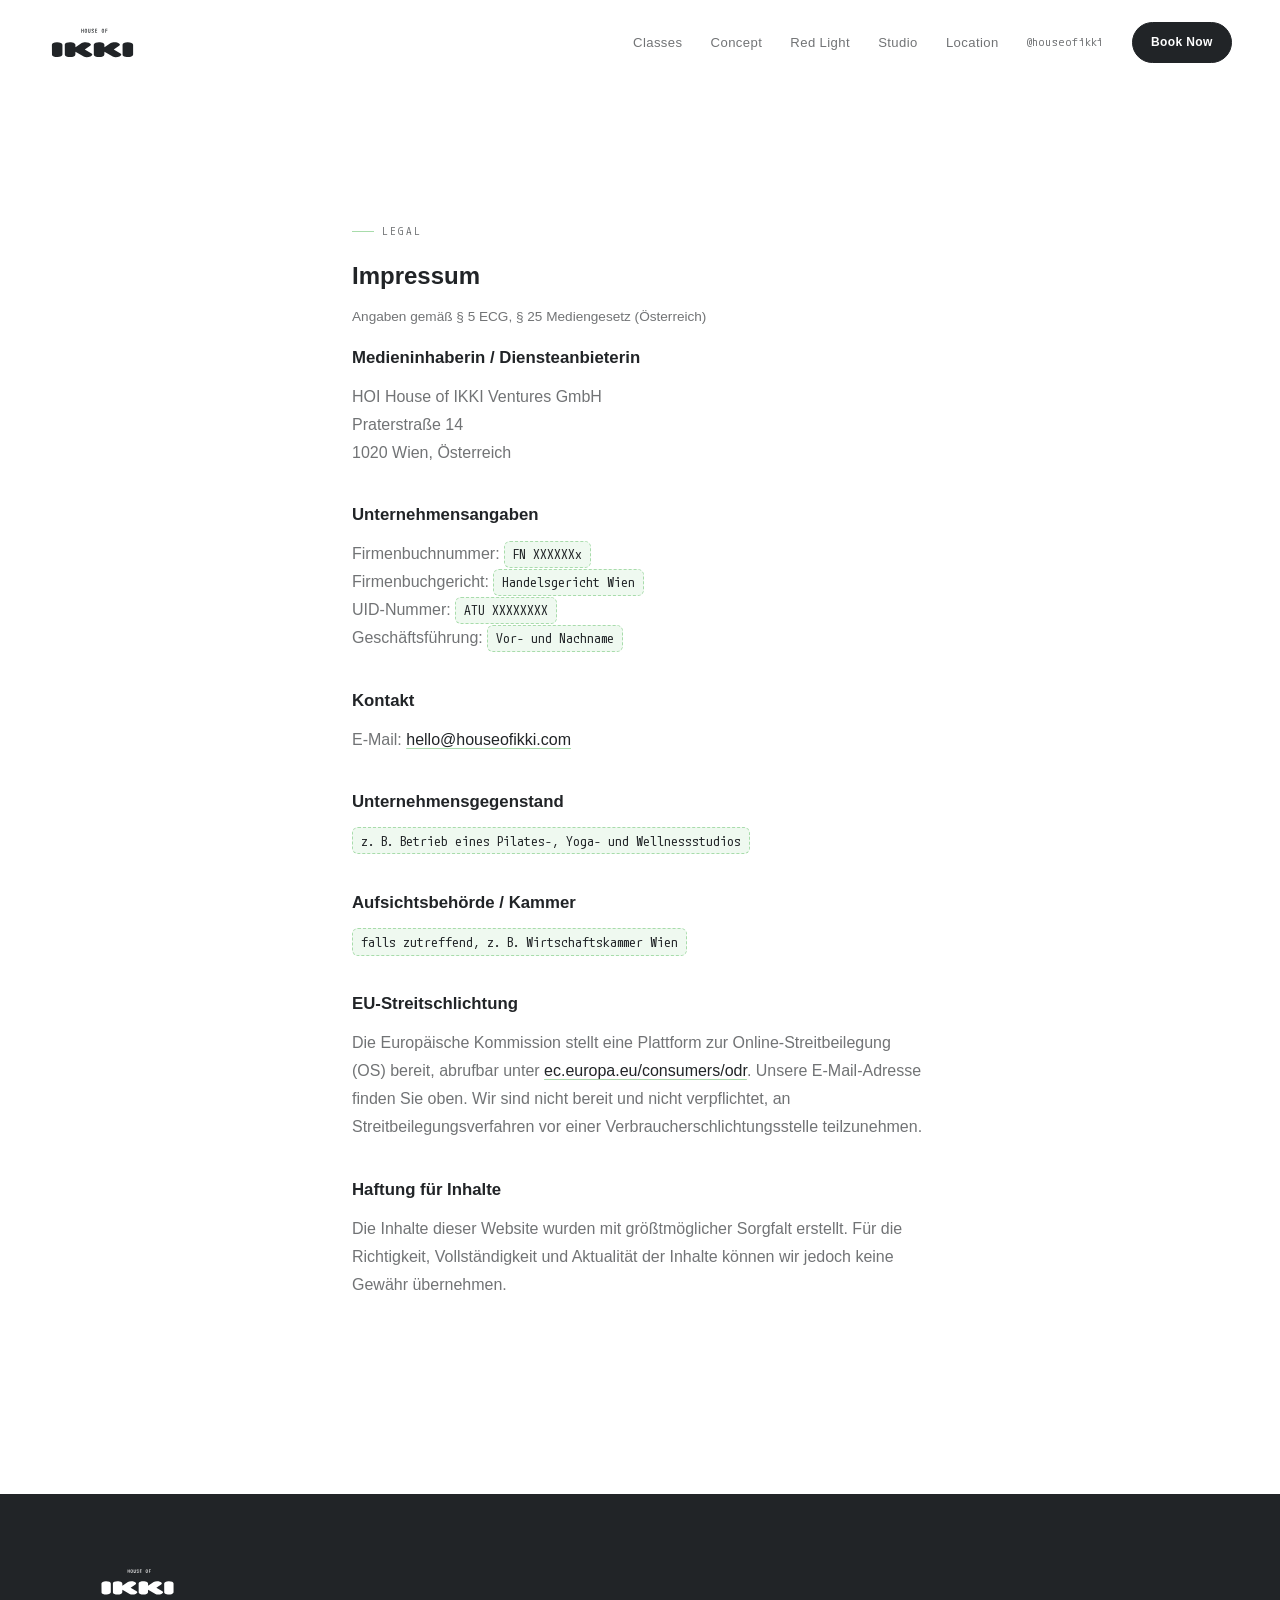
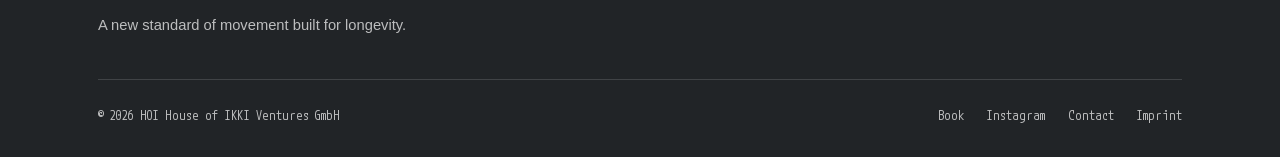
==== impressum.html @ 8d2703dd "Add Impressum page, remove non-functional Brevo newsletter form The Brevo signup embed in the footer" ====
<!DOCTYPE html>
<html lang="de">
<head>
  <meta charset="UTF-8" />
  <meta name="viewport" content="width=device-width, initial-scale=1.0" />
  <title>Impressum — House of IKKI</title>
  <link rel="icon" type="image/x-icon" href="favicon.ico" />
  <meta name="robots" content="noindex" />

  <link rel="preconnect" href="https://fonts.googleapis.com" />
  <link rel="preconnect" href="https://fonts.gstatic.com" crossorigin />
  <link href="https://fonts.googleapis.com/css2?family=M+PLUS+1+Code:wght@400;500;600&display=swap" rel="stylesheet" />
  <link href="https://fonts.cdnfonts.com/css/aileron" rel="stylesheet" />

  <link rel="stylesheet" href="styles.css" />
</head>
<body>

  <header id="siteHeader">
    <a class="logo-block" href="index.html" aria-label="House of IKKI Home">
      <img src="img/logo-black.svg" alt="House of IKKI" class="logo-img" />
    </a>

    <nav class="main-nav">
      <div class="nav-links">
        <a href="index.html#classes">Classes</a>
        <a href="index.html#concept">Concept</a>
        <a href="index.html#redlight">Red Light</a>
        <a href="index.html#studio">Studio</a>
        <a href="index.html#location">Location</a>
      </div>
      <a class="header-instagram" href="https://www.instagram.com/houseofikki?igsh=MXQ0MG1qejBoOW1pYQ==" target="_blank" rel="noopener noreferrer" aria-label="House of IKKI on Instagram">@houseofikki</a>
      <a class="btn btn-solid btn-sm" href="https://www.eversports.at/s/house-of-ikki" target="_blank" rel="noopener noreferrer">Book Now</a>
    </nav>

    <button class="nav-toggle" id="navToggle" aria-label="Open menu">
      <span></span><span></span><span></span>
    </button>
  </header>

  <main>
    <section class="legal-hero">
      <div class="wrap legal reveal">
        <p class="eyebrow">Legal</p>
        <h2>Impressum</h2>
        <p class="legal-updated">Angaben gemäß § 5 ECG, § 25 Mediengesetz (Österreich)</p>

        <h3>Medieninhaberin / Diensteanbieterin</h3>
        <p>
          HOI House of IKKI Ventures GmbH<br />
          Praterstraße 14<br />
          1020 Wien, Österreich
        </p>

        <h3>Unternehmensangaben</h3>
        <p>
          Firmenbuchnummer: <span class="legal-placeholder">FN XXXXXXx</span><br />
          Firmenbuchgericht: <span class="legal-placeholder">Handelsgericht Wien</span><br />
          UID-Nummer: <span class="legal-placeholder">ATU XXXXXXXX</span><br />
          Geschäftsführung: <span class="legal-placeholder">Vor- und Nachname</span>
        </p>

        <h3>Kontakt</h3>
        <p>
          E-Mail: <a href="mailto:hello@houseofikki.com">hello@houseofikki.com</a>
        </p>

        <h3>Unternehmensgegenstand</h3>
        <p><span class="legal-placeholder">z. B. Betrieb eines Pilates-, Yoga- und Wellnessstudios</span></p>

        <h3>Aufsichtsbehörde / Kammer</h3>
        <p><span class="legal-placeholder">falls zutreffend, z. B. Wirtschaftskammer Wien</span></p>

        <h3>EU-Streitschlichtung</h3>
        <p>
          Die Europäische Kommission stellt eine Plattform zur Online-Streitbeilegung (OS)
          bereit, abrufbar unter
          <a href="https://ec.europa.eu/consumers/odr" target="_blank" rel="noopener noreferrer">ec.europa.eu/consumers/odr</a>.
          Unsere E-Mail-Adresse finden Sie oben. Wir sind nicht bereit und nicht verpflichtet,
          an Streitbeilegungsverfahren vor einer Verbraucherschlichtungsstelle teilzunehmen.
        </p>

        <h3>Haftung für Inhalte</h3>
        <p>
          Die Inhalte dieser Website wurden mit größtmöglicher Sorgfalt erstellt. Für die
          Richtigkeit, Vollständigkeit und Aktualität der Inhalte können wir jedoch keine
          Gewähr übernehmen.
        </p>
      </div>
    </section>
  </main>

  <footer>
    <div class="wrap">
      <div class="footer-top">
        <div>
          <img src="img/logo-white.svg" alt="House of IKKI" class="footer-logo-img" />
          <p>A new standard of movement built for longevity.</p>
        </div>
      </div>

      <div class="footer-bottom">
        <span>&copy; 2026 HOI House of IKKI Ventures GmbH</span>
        <nav class="footer-links">
          <a href="https://www.eversports.at/s/house-of-ikki" target="_blank" rel="noopener noreferrer">Book</a>
          <a href="https://www.instagram.com/houseofikki?igsh=MXQ0MG1qejBoOW1pYQ==" target="_blank" rel="noopener noreferrer">Instagram</a>
          <a href="mailto:hello@houseofikki.com">Contact</a>
          <a href="impressum.html">Imprint</a>
        </nav>
      </div>
    </div>
  </footer>

  <script src="script.js"></script>
</body>
</html>
---- styles.css ----
/* ─── House of IKKI — Design Tokens (per Mini Styleguide) ───────
   Farben: Carbon Black #212427, White #FFFFFF, Grau hell #DFE1E2,
   Grau dunkel #9EA3A8, Celadon #A8DCAB (Akzent, sparsam), Umbra
   #635147 (nur in Bildwelt/Atmosphäre, nie im UI).
   Typografie: Aileron (Fließtext/Headlines), M PLUS 1 Code (Labels/
   Akzente/technische Angaben). Logo nur in Carbon Black, Weiß, Grau.
──────────────────────────────────────────────────────────────── */
:root {
  --carbon: #212427;
  --carbon-soft: rgba(33, 36, 39, 0.64);
  --carbon-faint: rgba(33, 36, 39, 0.4);
  --line: rgba(33, 36, 39, 0.12);
  --white: #ffffff;
  --grey-light: #dfe1e2;
  --grey-dark: #9ea3a8;
  --celadon: #a8dcab;
  --umbra: #635147;

  --sans: 'Aileron', -apple-system, BlinkMacSystemFont, 'Segoe UI', sans-serif;
  --mono: 'M PLUS 1 Code', 'SFMono-Regular', Consolas, monospace;

  --ease: cubic-bezier(0.16, 1, 0.3, 1);
  --container: 1180px;
}

* { box-sizing: border-box; }

body {
  margin: 0;
  background: var(--white);
  color: var(--carbon);
  font-family: var(--sans);
  font-weight: 400;
  font-size: 16px;
  line-height: 1.6;
  -webkit-font-smoothing: antialiased;
}

img { max-width: 100%; display: block; }
a { color: inherit; text-decoration: none; }

.wrap {
  max-width: var(--container);
  margin: 0 auto;
  padding: 0 clamp(1.25rem, 4vw, 3rem);
}

/* ─── Reveal-on-scroll ───────────────────────────────────────── */
.reveal {
  opacity: 0;
  transform: translateY(28px);
  transition: opacity 1s var(--ease), transform 1s var(--ease);
  will-change: opacity, transform;
}
.reveal.is-visible {
  opacity: 1;
  transform: translateY(0);
}
.reveal-stagger.is-visible > * {
  transition-delay: calc(var(--i, 0) * 90ms);
}

@media (prefers-reduced-motion: reduce) {
  .reveal { opacity: 1; transform: none; transition: none; }
}

/* ─── Header ─────────────────────────────────────────────────── */
header {
  position: sticky;
  top: 0;
  z-index: 40;
  display: flex;
  align-items: center;
  justify-content: space-between;
  padding: 1.4rem clamp(1.25rem, 4vw, 3rem);
  background: rgba(255, 255, 255, 0.86);
  backdrop-filter: blur(10px);
  -webkit-backdrop-filter: blur(10px);
  border-bottom: 1px solid transparent;
  transition: border-color 0.4s var(--ease), background 0.4s var(--ease);
}
header.scrolled {
  border-bottom-color: var(--line);
}

/* Logo: offizielle Vektor-Wortmarke aus Logo Files.zip, nur in
   Carbon Black / Weiß / Grau (nie Celadon/Umbra) laut Styleguide. */
.logo-block { display: flex; }
.logo-img { height: 36px; width: auto; display: block; }

.main-nav {
  display: flex;
  align-items: center;
  gap: clamp(1.1rem, 2.2vw, 2.2rem);
}
.nav-links a {
  font-size: 0.82rem;
  letter-spacing: 0.03em;
  color: var(--carbon-soft);
  transition: color 0.25s var(--ease);
}
.nav-links a:hover { color: var(--carbon); }

.nav-links { display: flex; gap: clamp(1.1rem, 2.2vw, 2rem); }

.btn {
  display: inline-flex;
  align-items: center;
  justify-content: center;
  gap: 0.5rem;
  padding: 0.75rem 1.5rem;
  border-radius: 999px;
  font-family: var(--sans);
  font-weight: 600;
  font-size: 0.82rem;
  letter-spacing: 0.03em;
  border: 1px solid var(--carbon);
  transition: background 0.3s var(--ease), color 0.3s var(--ease), transform 0.3s var(--ease), border-color 0.3s var(--ease), filter 0.3s var(--ease);
  white-space: nowrap;
}
.btn-solid {
  background: var(--carbon);
  color: var(--white);
}
.btn-solid:hover { background: var(--celadon); border-color: var(--celadon); color: var(--carbon); transform: translateY(-1px); }
.btn-outline {
  background: transparent;
  color: var(--carbon);
}
.btn-outline:hover { background: var(--carbon); color: var(--white); transform: translateY(-1px); }
.btn-sm { padding: 0.6rem 1.15rem; font-size: 0.75rem; }

.header-instagram {
  font-family: var(--mono);
  font-size: 0.72rem;
  letter-spacing: 0.02em;
  color: var(--carbon-soft);
}
.header-instagram:hover { color: var(--carbon); }

.nav-toggle {
  display: none;
  background: none;
  border: none;
  cursor: pointer;
  padding: 0.4rem;
}
.nav-toggle span {
  display: block;
  width: 22px;
  height: 1.5px;
  background: var(--carbon);
  margin: 5px 0;
  transition: transform 0.3s var(--ease), opacity 0.3s var(--ease);
}

/* ─── Hero ───────────────────────────────────────────────────── */
.hero {
  display: grid;
  grid-template-columns: 1.05fr 0.95fr;
  align-items: center;
  gap: clamp(2rem, 5vw, 4rem);
  padding: clamp(3rem, 8vw, 6rem) clamp(1.25rem, 4vw, 3rem) clamp(3rem, 6vw, 5rem);
  max-width: var(--container);
  margin: 0 auto;
}

/* Eyebrow / label text = M PLUS 1 Code, per Styleguide für
   "Labels, Hervorhebungen und technische Angaben". */
.eyebrow {
  display: inline-flex;
  align-items: center;
  gap: 0.5rem;
  font-family: var(--mono);
  font-size: 0.7rem;
  letter-spacing: 0.18em;
  text-transform: uppercase;
  color: var(--carbon-soft);
  margin-bottom: 1.4rem;
}
.eyebrow::before {
  content: '';
  width: 22px;
  height: 1px;
  background: var(--celadon);
}

.hero h1 {
  font-family: var(--sans);
  font-weight: 600;
  font-size: clamp(2.3rem, 4.6vw, 3.6rem);
  line-height: 1.08;
  letter-spacing: -0.01em;
  margin: 0 0 1.4rem;
}
.hero h1 em { font-style: italic; font-weight: 400; color: var(--carbon); }

.hero-sub {
  font-size: 1.02rem;
  color: var(--carbon-soft);
  max-width: 34rem;
  margin: 0 0 2.2rem;
}

.hero-ctas {
  display: flex;
  flex-wrap: wrap;
  gap: 0.9rem;
  margin-bottom: 2.4rem;
}

.hero-meta {
  display: flex;
  gap: clamp(1.2rem, 3vw, 2rem);
  flex-wrap: wrap;
}
.hero-meta-item {
  display: flex;
  align-items: center;
  gap: 0.5rem;
  font-family: var(--mono);
  font-size: 0.74rem;
  letter-spacing: 0.02em;
  color: var(--carbon-soft);
}
.hero-meta-item a { color: var(--carbon-soft); transition: color 0.25s var(--ease); }
.hero-meta-item a:hover { color: var(--carbon); }
.location-dot {
  width: 6px;
  height: 6px;
  border-radius: 50%;
  background: var(--celadon);
  flex-shrink: 0;
}

.hero-visual {
  position: relative;
  border-radius: 28px;
  overflow: hidden;
  aspect-ratio: 4 / 5;
}

/* ─── Real photos ─────────────────────────────────────────────── */
.photo {
  width: 100%;
  height: 100%;
  object-fit: cover;
  display: block;
}

/* ─── Placeholder image blocks ───────────────────────────────── */
/* Umbra ist laut Styleguide "nur in Bildwelt / Atmosphäre, nicht im
   UI" — genau dafür sind diese Bildplatzhalter da. */
.ph {
  position: relative;
  width: 100%;
  height: 100%;
  background: linear-gradient(155deg, var(--umbra) 0%, var(--grey-dark) 55%, var(--grey-light) 100%);
  display: flex;
  align-items: flex-end;
  overflow: hidden;
}
.ph::before {
  content: '';
  position: absolute;
  inset: 0;
  background:
    repeating-linear-gradient(45deg, rgba(255,255,255,0.05) 0 2px, transparent 2px 14px);
}
.ph-label {
  position: relative;
  margin: 1.1rem;
  padding: 0.45rem 0.85rem;
  border-radius: 999px;
  background: rgba(255, 255, 255, 0.88);
  font-family: var(--mono);
  color: var(--carbon-soft);
  font-size: 0.66rem;
  letter-spacing: 0.05em;
  text-transform: uppercase;
}

/* ─── Section shell ──────────────────────────────────────────── */
section { padding: clamp(3.5rem, 7vw, 6.5rem) 0; }
.section-head {
  max-width: 42rem;
  margin: 0 0 clamp(2.2rem, 5vw, 3.5rem);
}
.section-head.center { margin-left: auto; margin-right: auto; text-align: center; }
.section-head h2 {
  font-family: var(--sans);
  font-weight: 600;
  font-size: clamp(1.8rem, 3.2vw, 2.6rem);
  line-height: 1.15;
  margin: 0.6rem 0 0.9rem;
}
.section-head p {
  color: var(--carbon-soft);
  font-size: 1rem;
}

/* ─── Über uns ───────────────────────────────────────────────── */
.about {
  background: var(--white);
  border-top: 1px solid var(--line);
  border-bottom: 1px solid var(--line);
}
.about-grid {
  display: grid;
  grid-template-columns: 1fr 1fr;
  gap: clamp(2rem, 6vw, 5rem);
  align-items: center;
}
.about-copy p {
  font-size: 1.02rem;
  color: var(--carbon-soft);
  margin: 0 0 1.2rem;
}
.about-copy p:last-child { margin-bottom: 0; }
.about-copy strong { font-weight: 600; color: var(--carbon); }
.about-visual { border-radius: 20px; overflow: hidden; aspect-ratio: 5 / 4; }

/* ─── Kursangebot ────────────────────────────────────────────── */
.classes-grid {
  display: grid;
  grid-template-columns: repeat(auto-fit, minmax(260px, 1fr));
  gap: 1.4rem;
}
.class-card {
  background: var(--white);
  border: 1px solid var(--line);
  border-radius: 20px;
  padding: 1.8rem 1.7rem 1.7rem;
  display: flex;
  flex-direction: column;
  gap: 0.9rem;
  transition: transform 0.4s var(--ease), box-shadow 0.4s var(--ease), border-color 0.4s var(--ease);
}
.class-card:hover {
  transform: translateY(-4px);
  border-color: var(--celadon);
  box-shadow: 0 18px 38px -22px rgba(33, 36, 39, 0.28);
}
.class-card-top {
  display: flex;
  align-items: flex-start;
  justify-content: space-between;
  gap: 1rem;
}
.class-card h3 {
  font-family: var(--sans);
  font-size: 1.2rem;
  font-weight: 600;
  margin: 0;
}
.class-tag {
  flex-shrink: 0;
  font-family: var(--mono);
  font-size: 0.6rem;
  letter-spacing: 0.04em;
  text-transform: uppercase;
  color: var(--carbon);
  background: var(--celadon);
  padding: 0.3rem 0.6rem;
  border-radius: 999px;
  white-space: nowrap;
}
.class-card p {
  margin: 0;
  color: var(--carbon-soft);
  font-size: 0.92rem;
  flex-grow: 1;
}
.class-card-link {
  font-family: var(--mono);
  font-size: 0.76rem;
  display: inline-flex;
  align-items: center;
  gap: 0.4rem;
  color: var(--carbon);
  margin-top: 0.2rem;
}
.class-card-link .arrow { transition: transform 0.3s var(--ease); }
.class-card:hover .class-card-link .arrow { transform: translateX(4px); }

.classes-footnote {
  margin-top: 2.2rem;
  font-family: var(--mono);
  font-size: 0.78rem;
  color: var(--carbon-faint);
  text-align: center;
}
.classes-footnote a { color: var(--carbon); text-decoration: underline; text-decoration-color: var(--celadon); text-underline-offset: 3px; }

/* ─── Schedule (Eversports widget) ───────────────────────────── */
.schedule-widget {
  min-height: 20rem;
  border-radius: 20px;
  overflow: hidden;
}

/* ─── Rotlicht / Luminous Labs ───────────────────────────────── */
.redlight {
  background: var(--carbon);
  color: var(--white);
  border-radius: 28px;
  margin: 0 clamp(1.25rem, 4vw, 3rem);
  padding: clamp(2.6rem, 6vw, 4.5rem);
  display: grid;
  grid-template-columns: 1fr 1fr;
  gap: clamp(2rem, 5vw, 4rem);
  align-items: center;
}
.redlight .eyebrow { color: var(--celadon); }
.redlight .eyebrow::before { background: var(--celadon); }
.redlight h2 {
  font-family: var(--sans);
  font-weight: 600;
  font-size: clamp(1.8rem, 3.2vw, 2.5rem);
  line-height: 1.15;
  margin: 0.6rem 0 1.1rem;
}
.redlight p {
  color: rgba(255, 255, 255, 0.72);
  font-size: 1rem;
  margin: 0 0 1.8rem;
  max-width: 32rem;
}
.redlight .btn-outline {
  border-color: var(--white);
  color: var(--white);
}
.redlight .btn-outline:hover { background: var(--celadon); border-color: var(--celadon); color: var(--carbon); }
.redlight-visual {
  border-radius: 18px;
  overflow: hidden;
  aspect-ratio: 4 / 3;
}
.redlight-visual .ph {
  /* Rotlicht-Bildwelt: warmer Ton, ergänzt um Umbra als atmosphärische Basis */
  background: linear-gradient(155deg, #d67a5c 0%, var(--umbra) 55%, var(--carbon) 100%);
}
.redlight-visual .ph-label {
  background: rgba(33, 36, 39, 0.5);
  color: var(--white);
}

/* ─── Galerie ─────────────────────────────────────────────────── */
.gallery-grid {
  display: grid;
  grid-template-columns: repeat(auto-fill, minmax(220px, 1fr));
  gap: 0.9rem;
}
.gallery-grid .ph, .gallery-grid .photo {
  border-radius: 16px;
  aspect-ratio: 4 / 5;
  height: auto;
}

.partner-note {
  margin-top: clamp(2.2rem, 5vw, 3.2rem);
  padding-top: clamp(2.2rem, 5vw, 3.2rem);
  border-top: 1px solid var(--line);
  max-width: 38rem;
  display: flex;
  gap: 1.4rem;
  align-items: flex-start;
}
.partner-note-img {
  width: 84px;
  height: 84px;
  border-radius: 14px;
  object-fit: cover;
  flex-shrink: 0;
}
.partner-note-tag {
  display: block;
  font-family: var(--mono);
  font-size: 0.68rem;
  letter-spacing: 0.14em;
  text-transform: uppercase;
  color: var(--carbon-faint);
  margin-bottom: 0.6rem;
}
.partner-note h3 {
  font-family: var(--sans);
  font-weight: 700;
  font-size: 1.3rem;
  margin: 0 0 0.6rem;
}
.partner-note p { margin: 0; color: var(--carbon-soft); font-size: 0.95rem; }

/* ─── Manifesto ──────────────────────────────────────────────── */
.manifesto {
  max-width: 42rem;
  margin: 0 auto;
  text-align: center;
  display: flex;
  flex-direction: column;
  align-items: center;
  gap: 1.5rem;
}
.manifesto-name {
  font-size: 1.02rem;
  line-height: 1.75;
  color: var(--carbon-soft);
  margin: 0;
}
.manifesto-name em { font-style: italic; color: var(--carbon); }
.manifesto-statement {
  font-family: var(--sans);
  font-weight: 600;
  font-size: clamp(1.5rem, 3vw, 2.1rem);
  line-height: 1.25;
  color: var(--carbon);
  margin: 0.3rem 0;
}
.manifesto-line {
  font-size: 1.1rem;
  color: var(--carbon-soft);
  margin: 0;
}
.manifesto-line strong { color: var(--carbon); font-weight: 600; }
.manifesto-welcome {
  font-family: var(--mono);
  font-size: 0.78rem;
  letter-spacing: 0.16em;
  text-transform: uppercase;
  color: var(--carbon);
  margin: 0.4rem 0 0;
}
/* ─── Preise ──────────────────────────────────────────────────── */
/* Celadon ist laut Styleguide "sparsam" einzusetzen — daher hier als
   Rahmen/Akzent statt als volle Fläche, Basis bleibt Grau hell. */
.pricing {
  background: var(--grey-light);
  border: 1px solid var(--celadon);
  border-radius: 28px;
  margin: 0 clamp(1.25rem, 4vw, 3rem);
  padding: clamp(2.6rem, 6vw, 4rem);
  display: flex;
  flex-wrap: wrap;
  align-items: center;
  justify-content: space-between;
  gap: 2rem;
}
.pricing-copy h2 {
  font-family: var(--sans);
  font-weight: 600;
  font-size: clamp(1.6rem, 2.8vw, 2.1rem);
  margin: 0 0 0.6rem;
}
.pricing-copy p { margin: 0; color: var(--carbon-soft); max-width: 30rem; }
.pricing-figures {
  display: flex;
  gap: clamp(1.6rem, 4vw, 3rem);
  flex-wrap: wrap;
}
.pricing-figure { text-align: left; max-width: 15rem; }
.pricing-figure .amount {
  font-family: var(--sans);
  font-weight: 600;
  font-size: clamp(1.1rem, 1.6vw, 1.3rem);
  line-height: 1.25;
  display: block;
}
.pricing-figure .label {
  font-family: var(--mono);
  font-size: 0.7rem;
  letter-spacing: 0.04em;
  text-transform: uppercase;
  color: var(--carbon-soft);
}
.pricing .btn-solid { flex-shrink: 0; }

/* ─── Standort ────────────────────────────────────────────────── */
.location {
  display: grid;
  grid-template-columns: 1fr 1fr;
  gap: clamp(2rem, 6vw, 5rem);
  align-items: center;
}
.location-visual { border-radius: 20px; overflow: hidden; aspect-ratio: 5 / 4; }
.location-intro { color: var(--carbon-soft); font-size: 1rem; margin: 0.9rem 0 0; max-width: 32rem; }
.location-intro strong { color: var(--carbon); font-weight: 600; }
.location-list { list-style: none; margin: 1.6rem 0 0; padding: 0; display: flex; flex-direction: column; gap: 1rem; }
.location-list li {
  display: flex;
  align-items: center;
  gap: 0.8rem;
  font-size: 0.95rem;
  color: var(--carbon-soft);
  padding-bottom: 1rem;
  border-bottom: 1px solid var(--line);
}
.location-list li:last-child { border-bottom: none; padding-bottom: 0; }
.location-list strong { color: var(--carbon); font-weight: 600; }
.location-list a { color: var(--carbon); text-decoration: underline; text-decoration-color: var(--celadon); text-underline-offset: 3px; }

/* ─── Footer / Newsletter ────────────────────────────────────── */
footer {
  background: var(--carbon);
  color: rgba(255, 255, 255, 0.7);
  padding: clamp(3rem, 6vw, 4.5rem) 0 2rem;
  margin-top: clamp(3.5rem, 7vw, 6.5rem);
}
.footer-top {
  padding-bottom: 2.6rem;
  border-bottom: 1px solid rgba(255, 255, 255, 0.14);
}
.footer-logo-img {
  height: 32px;
  width: auto;
  margin: 0 0 1rem;
}
.footer-top p {
  max-width: 26rem;
  font-size: 0.92rem;
  margin: 0;
}

.footer-bottom {
  display: flex;
  flex-wrap: wrap;
  align-items: center;
  justify-content: space-between;
  gap: 1rem;
  padding-top: 1.6rem;
  font-family: var(--mono);
  font-size: 0.76rem;
}
.footer-links { display: flex; gap: 1.4rem; flex-wrap: wrap; }
.footer-links a:hover { color: var(--white); }

/* ─── Responsive ─────────────────────────────────────────────── */
@media (max-width: 900px) {
  .main-nav { position: relative; }
  .main-nav .nav-links {
    display: flex;
    flex-direction: column;
    align-items: flex-start;
    gap: 1rem;
    position: absolute;
    top: calc(100% + 1rem);
    right: 0;
    background: var(--white);
    border: 1px solid var(--line);
    border-radius: 16px;
    padding: 1.4rem 1.6rem;
    box-shadow: 0 18px 38px -22px rgba(33, 36, 39, 0.35);
    opacity: 0;
    visibility: hidden;
    transform: translateY(-8px);
    transition: opacity 0.25s var(--ease), transform 0.25s var(--ease), visibility 0.25s;
  }
  .main-nav.nav-open .nav-links {
    opacity: 1;
    visibility: visible;
    transform: translateY(0);
  }
  .header-instagram { display: none; }
  .nav-toggle { display: block; }
  .hero { grid-template-columns: 1fr; }
  .hero-visual { order: -1; aspect-ratio: 16 / 11; }
  .about-grid { grid-template-columns: 1fr; }
  .about-visual { order: -1; }
  .redlight { grid-template-columns: 1fr; }
  .redlight-visual { order: -1; }
  .location { grid-template-columns: 1fr; }
  .location-visual { order: -1; }
  .gallery-grid { grid-template-columns: repeat(2, 1fr); }
  .pricing { flex-direction: column; align-items: flex-start; }
}

@media (max-width: 560px) {
  .hero-meta { gap: 1.4rem; }
}

/* ─── Legal pages (Impressum) ─────────────────────────────────── */
.legal-hero { padding-top: clamp(6rem, 12vw, 8rem); }
.legal { max-width: 42rem; }
.legal h2 { margin: 0 0 0.6rem; }
.legal-updated { color: var(--carbon-faint); font-size: 0.85rem; margin: 0 0 2.5rem; }
.legal h3 {
  font-family: var(--sans);
  font-weight: 600;
  font-size: 1.05rem;
  margin: 2.2rem 0 0.7rem;
}
.legal h3:first-of-type { margin-top: 0; }
.legal p { color: var(--carbon-soft); margin: 0 0 1rem; line-height: 1.75; }
.legal a { color: var(--carbon); text-decoration: underline; text-decoration-color: var(--celadon); text-underline-offset: 3px; }
.legal-placeholder {
  display: inline-block;
  background: rgba(168, 220, 171, 0.18);
  border: 1px dashed var(--celadon);
  border-radius: 6px;
  padding: 0.05rem 0.5rem;
  color: var(--carbon);
  font-family: var(--mono);
  font-size: 0.85em;
}
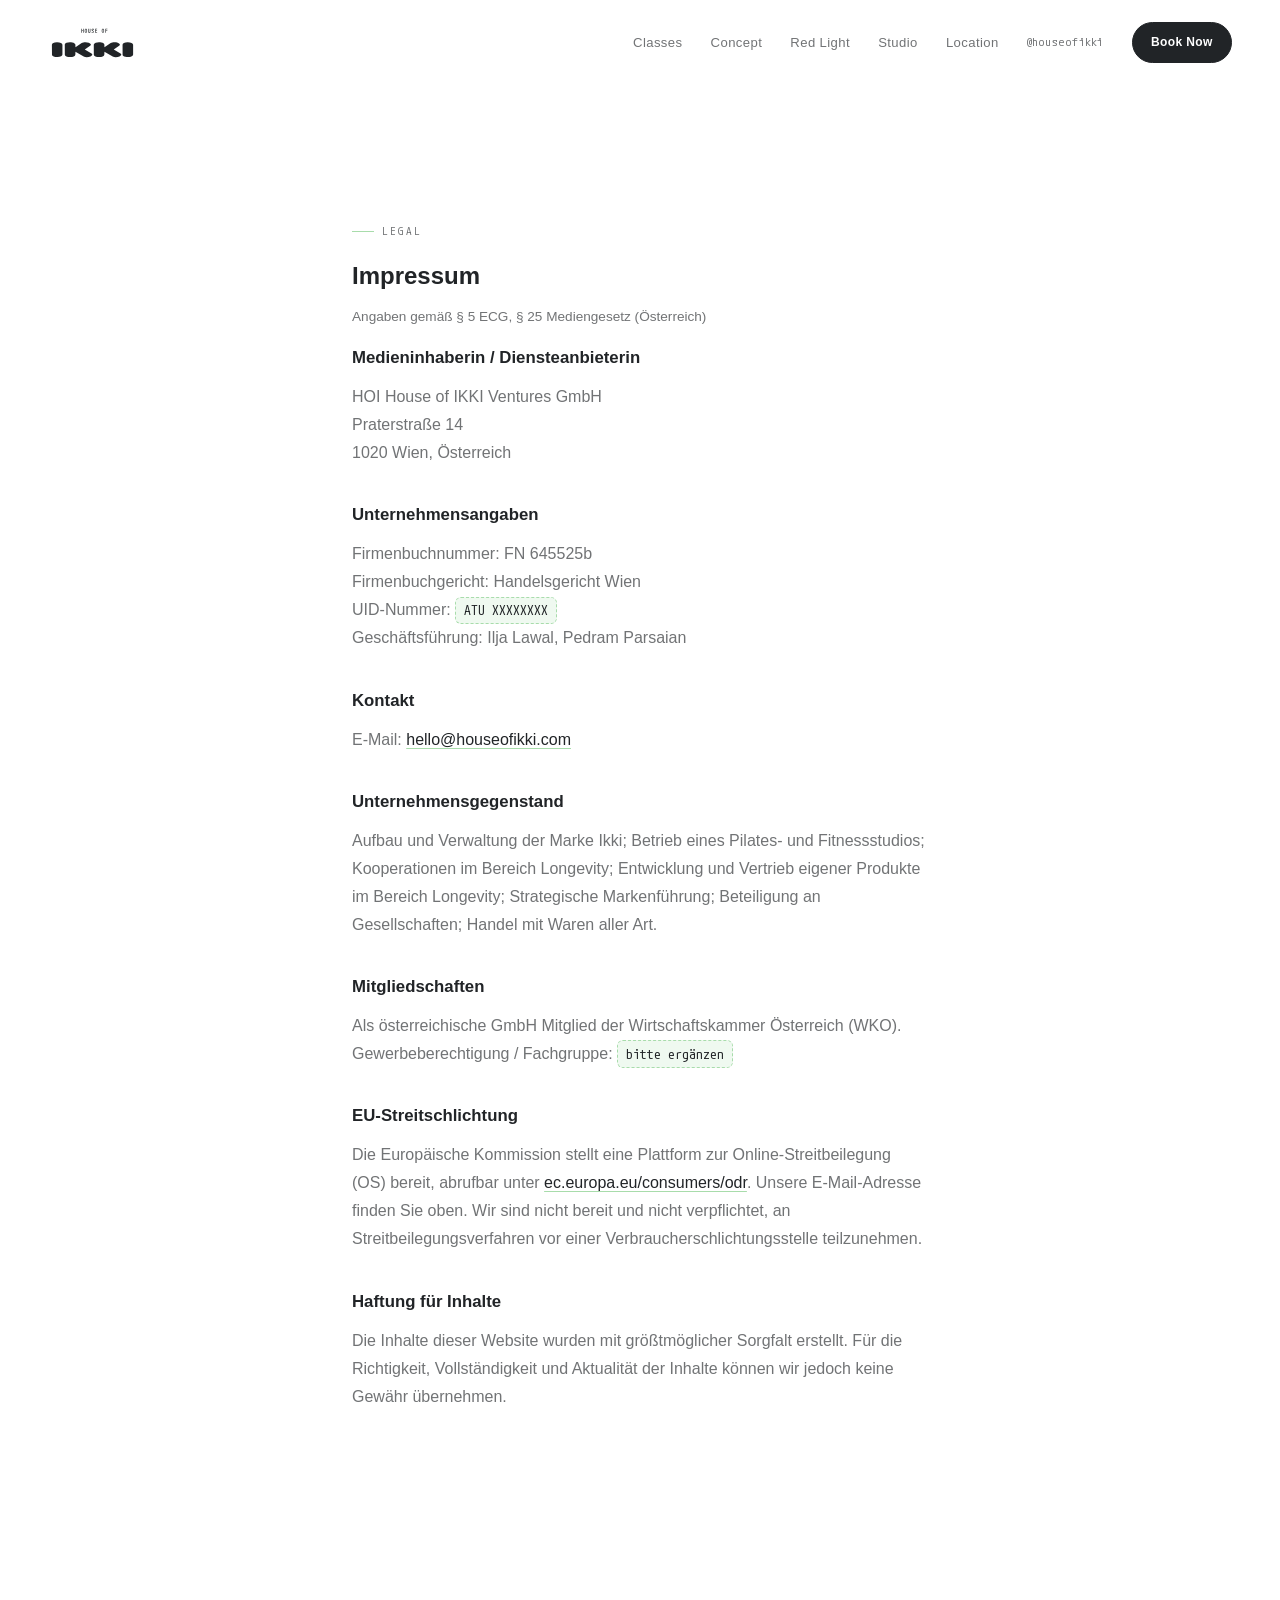
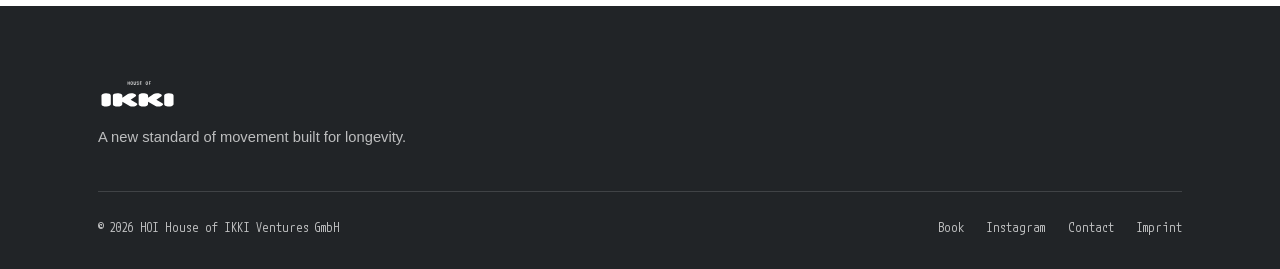
==== commit 473b68af: "Fill Impressum with real company register data Pulled from the official Firmenbuch excerpt (evi.gv.a" ====
--- a/impressum.html
+++ b/impressum.html
@@ -54,10 +54,10 @@
 
         <h3>Unternehmensangaben</h3>
         <p>
-          Firmenbuchnummer: <span class="legal-placeholder">FN XXXXXXx</span><br />
-          Firmenbuchgericht: <span class="legal-placeholder">Handelsgericht Wien</span><br />
+          Firmenbuchnummer: FN 645525b<br />
+          Firmenbuchgericht: Handelsgericht Wien<br />
           UID-Nummer: <span class="legal-placeholder">ATU XXXXXXXX</span><br />
-          Geschäftsführung: <span class="legal-placeholder">Vor- und Nachname</span>
+          Geschäftsführung: Ilja Lawal, Pedram Parsaian
         </p>
 
         <h3>Kontakt</h3>
@@ -66,10 +66,18 @@
         </p>
 
         <h3>Unternehmensgegenstand</h3>
-        <p><span class="legal-placeholder">z. B. Betrieb eines Pilates-, Yoga- und Wellnessstudios</span></p>
+        <p>
+          Aufbau und Verwaltung der Marke Ikki; Betrieb eines Pilates- und
+          Fitnessstudios; Kooperationen im Bereich Longevity; Entwicklung und
+          Vertrieb eigener Produkte im Bereich Longevity; Strategische
+          Markenführung; Beteiligung an Gesellschaften; Handel mit Waren aller Art.
+        </p>
 
-        <h3>Aufsichtsbehörde / Kammer</h3>
-        <p><span class="legal-placeholder">falls zutreffend, z. B. Wirtschaftskammer Wien</span></p>
+        <h3>Mitgliedschaften</h3>
+        <p>
+          Als österreichische GmbH Mitglied der Wirtschaftskammer Österreich (WKO).
+          Gewerbeberechtigung / Fachgruppe: <span class="legal-placeholder">bitte ergänzen</span>
+        </p>
 
         <h3>EU-Streitschlichtung</h3>
         <p>
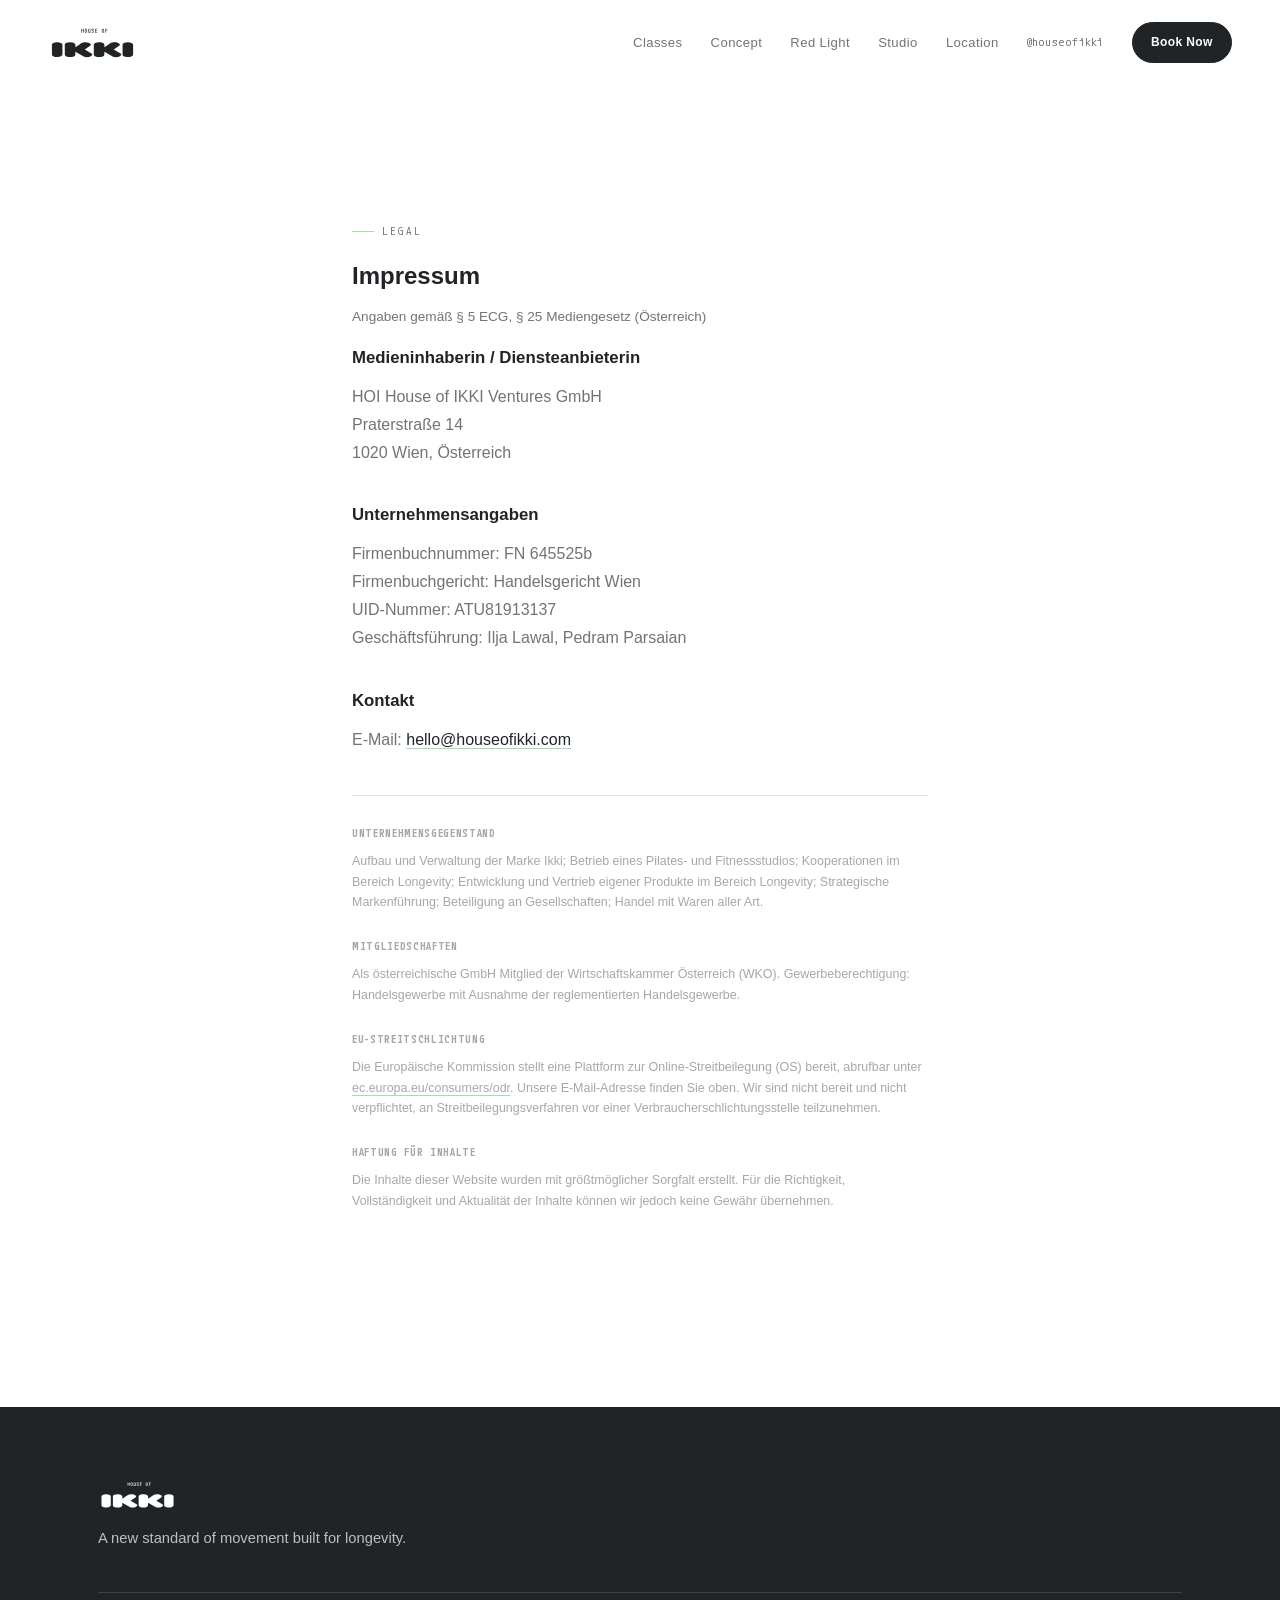
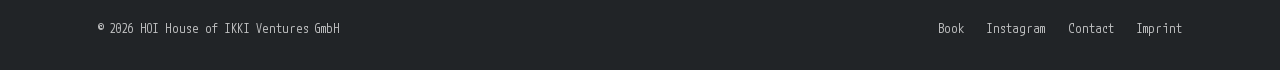
==== commit 7b73deab: "Complete Impressum data and style long sections as footnotes Fills in the UID number and trade class" ====
--- a/impressum.html
+++ b/impressum.html
@@ -56,7 +56,7 @@
         <p>
           Firmenbuchnummer: FN 645525b<br />
           Firmenbuchgericht: Handelsgericht Wien<br />
-          UID-Nummer: <span class="legal-placeholder">ATU XXXXXXXX</span><br />
+          UID-Nummer: ATU81913137<br />
           Geschäftsführung: Ilja Lawal, Pedram Parsaian
         </p>
 
@@ -65,35 +65,37 @@
           E-Mail: <a href="mailto:hello@houseofikki.com">hello@houseofikki.com</a>
         </p>
 
-        <h3>Unternehmensgegenstand</h3>
-        <p>
-          Aufbau und Verwaltung der Marke Ikki; Betrieb eines Pilates- und
-          Fitnessstudios; Kooperationen im Bereich Longevity; Entwicklung und
-          Vertrieb eigener Produkte im Bereich Longevity; Strategische
-          Markenführung; Beteiligung an Gesellschaften; Handel mit Waren aller Art.
-        </p>
+        <div class="legal-footnotes">
+          <h3>Unternehmensgegenstand</h3>
+          <p>
+            Aufbau und Verwaltung der Marke Ikki; Betrieb eines Pilates- und
+            Fitnessstudios; Kooperationen im Bereich Longevity; Entwicklung und
+            Vertrieb eigener Produkte im Bereich Longevity; Strategische
+            Markenführung; Beteiligung an Gesellschaften; Handel mit Waren aller Art.
+          </p>
 
-        <h3>Mitgliedschaften</h3>
-        <p>
-          Als österreichische GmbH Mitglied der Wirtschaftskammer Österreich (WKO).
-          Gewerbeberechtigung / Fachgruppe: <span class="legal-placeholder">bitte ergänzen</span>
-        </p>
+          <h3>Mitgliedschaften</h3>
+          <p>
+            Als österreichische GmbH Mitglied der Wirtschaftskammer Österreich (WKO).
+            Gewerbeberechtigung: Handelsgewerbe mit Ausnahme der reglementierten Handelsgewerbe.
+          </p>
 
-        <h3>EU-Streitschlichtung</h3>
-        <p>
-          Die Europäische Kommission stellt eine Plattform zur Online-Streitbeilegung (OS)
-          bereit, abrufbar unter
-          <a href="https://ec.europa.eu/consumers/odr" target="_blank" rel="noopener noreferrer">ec.europa.eu/consumers/odr</a>.
-          Unsere E-Mail-Adresse finden Sie oben. Wir sind nicht bereit und nicht verpflichtet,
-          an Streitbeilegungsverfahren vor einer Verbraucherschlichtungsstelle teilzunehmen.
-        </p>
+          <h3>EU-Streitschlichtung</h3>
+          <p>
+            Die Europäische Kommission stellt eine Plattform zur Online-Streitbeilegung (OS)
+            bereit, abrufbar unter
+            <a href="https://ec.europa.eu/consumers/odr" target="_blank" rel="noopener noreferrer">ec.europa.eu/consumers/odr</a>.
+            Unsere E-Mail-Adresse finden Sie oben. Wir sind nicht bereit und nicht verpflichtet,
+            an Streitbeilegungsverfahren vor einer Verbraucherschlichtungsstelle teilzunehmen.
+          </p>
 
-        <h3>Haftung für Inhalte</h3>
-        <p>
-          Die Inhalte dieser Website wurden mit größtmöglicher Sorgfalt erstellt. Für die
-          Richtigkeit, Vollständigkeit und Aktualität der Inhalte können wir jedoch keine
-          Gewähr übernehmen.
-        </p>
+          <h3>Haftung für Inhalte</h3>
+          <p>
+            Die Inhalte dieser Website wurden mit größtmöglicher Sorgfalt erstellt. Für die
+            Richtigkeit, Vollständigkeit und Aktualität der Inhalte können wir jedoch keine
+            Gewähr übernehmen.
+          </p>
+        </div>
       </div>
     </section>
   </main>
--- a/styles.css
+++ b/styles.css
@@ -700,3 +700,25 @@
   font-family: var(--mono);
   font-size: 0.85em;
 }
+
+.legal-footnotes {
+  margin-top: 2.6rem;
+  padding-top: 1.8rem;
+  border-top: 1px solid var(--line);
+}
+.legal-footnotes h3 {
+  font-family: var(--mono);
+  font-weight: 600;
+  font-size: 0.7rem;
+  letter-spacing: 0.06em;
+  text-transform: uppercase;
+  color: var(--carbon-faint);
+  margin: 1.6rem 0 0.5rem;
+}
+.legal-footnotes h3:first-of-type { margin-top: 0; }
+.legal-footnotes p {
+  font-size: 0.78rem;
+  line-height: 1.65;
+  color: var(--carbon-faint);
+}
+.legal-footnotes a { color: var(--carbon-faint); }
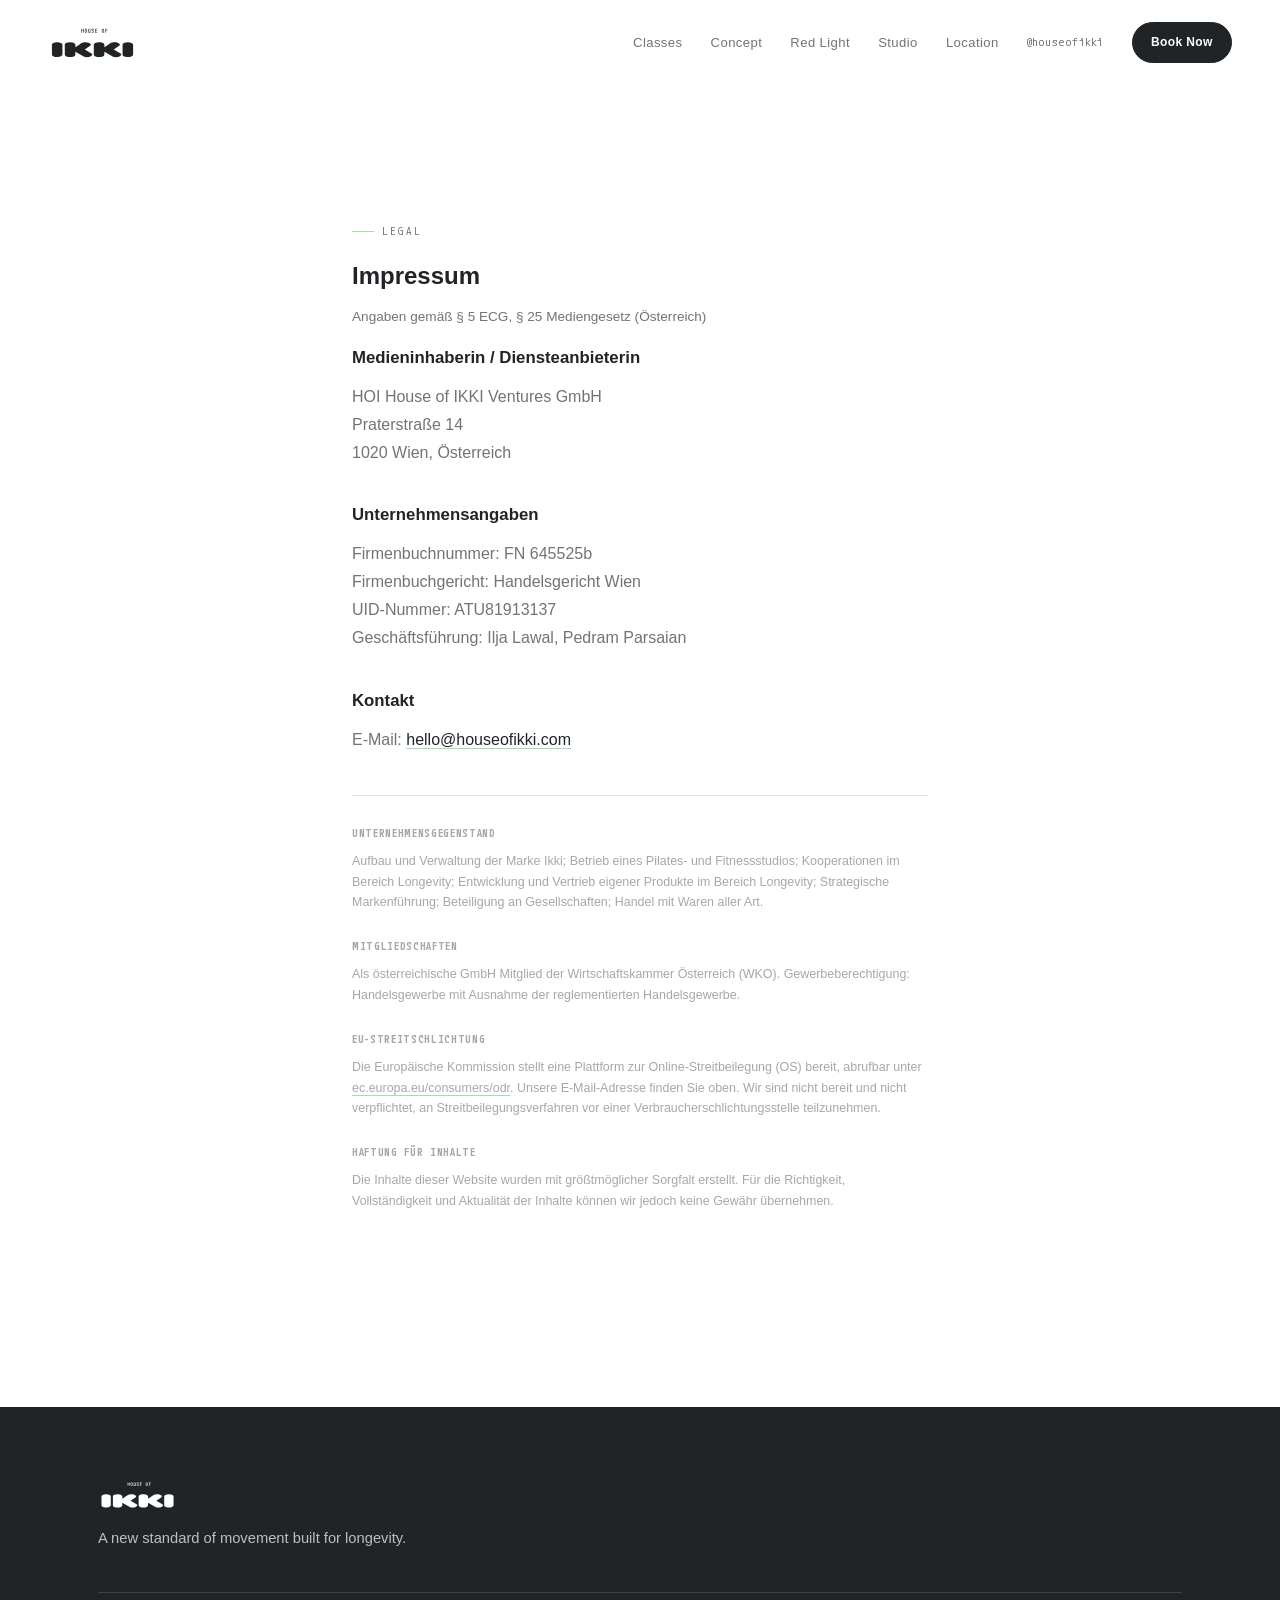
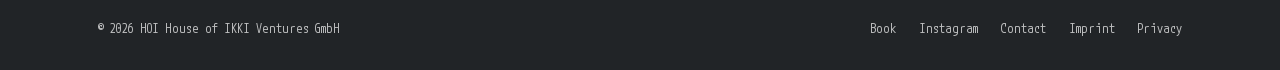
==== commit b3ceefef: "Host Datenschutzerklärung directly on the site Was only reachable via a Google Drive link that requi" ====
--- a/impressum.html
+++ b/impressum.html
@@ -116,6 +116,7 @@
           <a href="https://www.instagram.com/houseofikki?igsh=MXQ0MG1qejBoOW1pYQ==" target="_blank" rel="noopener noreferrer">Instagram</a>
           <a href="mailto:hello@houseofikki.com">Contact</a>
           <a href="impressum.html">Imprint</a>
+          <a href="legal/datenschutzerklaerung.pdf" target="_blank" rel="noopener noreferrer">Privacy</a>
         </nav>
       </div>
     </div>
--- a/styles.css
+++ b/styles.css
@@ -529,49 +529,53 @@
   color: var(--carbon);
   margin: 0.4rem 0 0;
 }
-/* ─── Preise ──────────────────────────────────────────────────── */
-/* Celadon ist laut Styleguide "sparsam" einzusetzen — daher hier als
-   Rahmen/Akzent statt als volle Fläche, Basis bleibt Grau hell. */
-.pricing {
+/* ─── Memberships ─────────────────────────────────────────────── */
+.membership-grid {
+  display: grid;
+  grid-template-columns: repeat(auto-fit, minmax(260px, 1fr));
+  gap: 1.4rem;
+  margin-bottom: clamp(2.2rem, 5vw, 3.2rem);
+}
+.membership-card {
   background: var(--grey-light);
   border: 1px solid var(--celadon);
-  border-radius: 28px;
-  margin: 0 clamp(1.25rem, 4vw, 3rem);
-  padding: clamp(2.6rem, 6vw, 4rem);
-  display: flex;
-  flex-wrap: wrap;
-  align-items: center;
-  justify-content: space-between;
-  gap: 2rem;
-}
-.pricing-copy h2 {
-  font-family: var(--sans);
-  font-weight: 600;
-  font-size: clamp(1.6rem, 2.8vw, 2.1rem);
-  margin: 0 0 0.6rem;
-}
-.pricing-copy p { margin: 0; color: var(--carbon-soft); max-width: 30rem; }
-.pricing-figures {
-  display: flex;
-  gap: clamp(1.6rem, 4vw, 3rem);
-  flex-wrap: wrap;
-}
-.pricing-figure { text-align: left; max-width: 15rem; }
-.pricing-figure .amount {
-  font-family: var(--sans);
-  font-weight: 600;
-  font-size: clamp(1.1rem, 1.6vw, 1.3rem);
-  line-height: 1.25;
-  display: block;
-}
-.pricing-figure .label {
-  font-family: var(--mono);
-  font-size: 0.7rem;
-  letter-spacing: 0.04em;
-  text-transform: uppercase;
-  color: var(--carbon-soft);
-}
-.pricing .btn-solid { flex-shrink: 0; }
+  border-radius: 20px;
+  padding: 1.8rem 1.7rem;
+  display: flex;
+  flex-direction: column;
+  gap: 0.6rem;
+}
+.membership-card h3 {
+  font-family: var(--sans);
+  font-weight: 600;
+  font-size: 1.24rem;
+  margin: 0.4rem 0 0;
+}
+.membership-price {
+  font-family: var(--sans);
+  font-weight: 600;
+  font-size: 2rem;
+  color: var(--carbon);
+}
+.membership-price-period {
+  font-family: var(--mono);
+  font-weight: 400;
+  font-size: 0.85rem;
+  color: var(--carbon-soft);
+}
+.membership-card p { margin: 0.3rem 0 0; color: var(--carbon-soft); font-size: 0.92rem; }
+.memberships-cta { display: flex; justify-content: center; }
+
+/* ─── Newsletter ─────────────────────────────────────────────── */
+.newsletter-section {
+  border-top: 1px solid var(--line);
+  padding-top: clamp(2.6rem, 6vw, 4rem);
+  padding-bottom: clamp(2.6rem, 6vw, 4rem);
+}
+.newsletter-widget {
+  max-width: 46rem;
+  margin: 0 auto;
+}
 
 /* ─── Standort ────────────────────────────────────────────────── */
 .location {
@@ -669,7 +673,6 @@
   .location { grid-template-columns: 1fr; }
   .location-visual { order: -1; }
   .gallery-grid { grid-template-columns: repeat(2, 1fr); }
-  .pricing { flex-direction: column; align-items: flex-start; }
 }
 
 @media (max-width: 560px) {
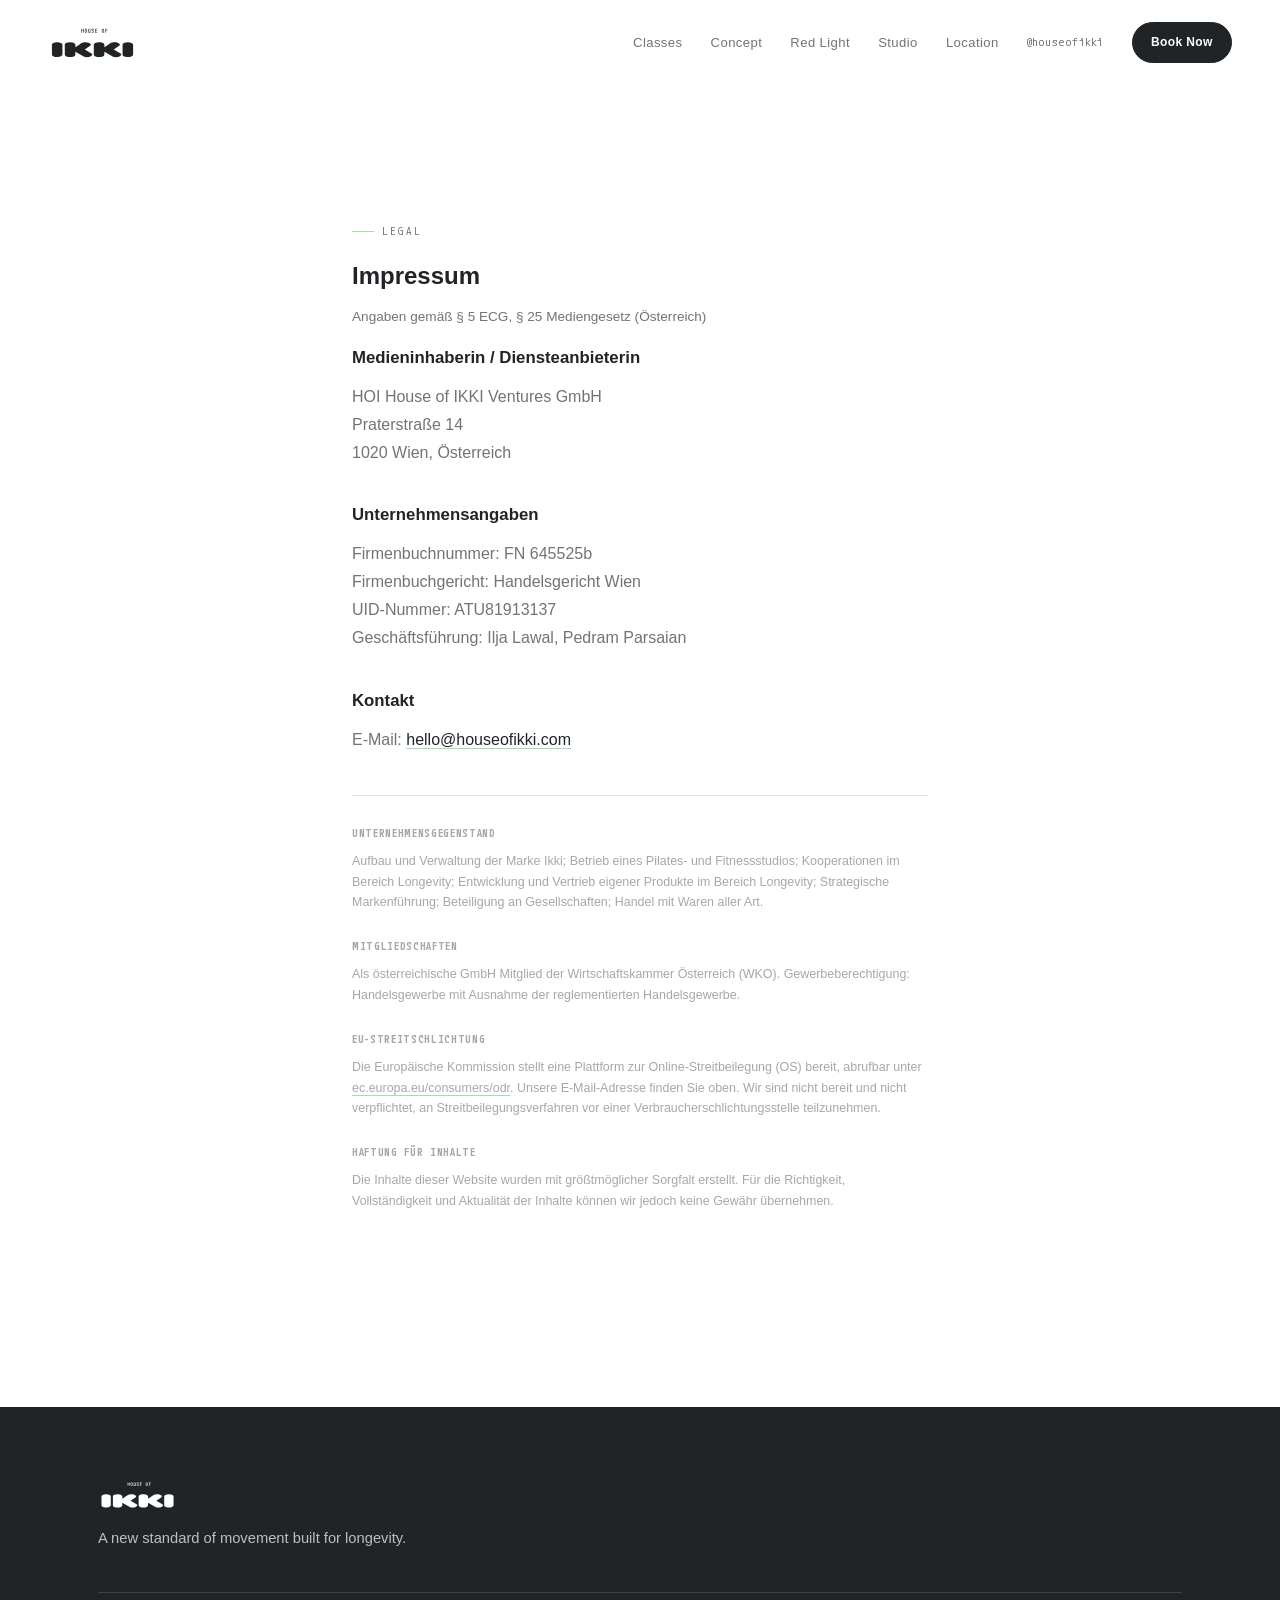
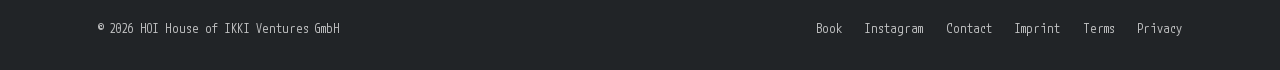
==== commit 9a43952c: "Update Datenschutzerklärung to v2.0, host AGB directly too Datenschutzerklärung v2.0 closes the thre" ====
--- a/impressum.html
+++ b/impressum.html
@@ -116,6 +116,7 @@
           <a href="https://www.instagram.com/houseofikki?igsh=MXQ0MG1qejBoOW1pYQ==" target="_blank" rel="noopener noreferrer">Instagram</a>
           <a href="mailto:hello@houseofikki.com">Contact</a>
           <a href="impressum.html">Imprint</a>
+          <a href="legal/agb.pdf" target="_blank" rel="noopener noreferrer">Terms</a>
           <a href="legal/datenschutzerklaerung.pdf" target="_blank" rel="noopener noreferrer">Privacy</a>
         </nav>
       </div>
